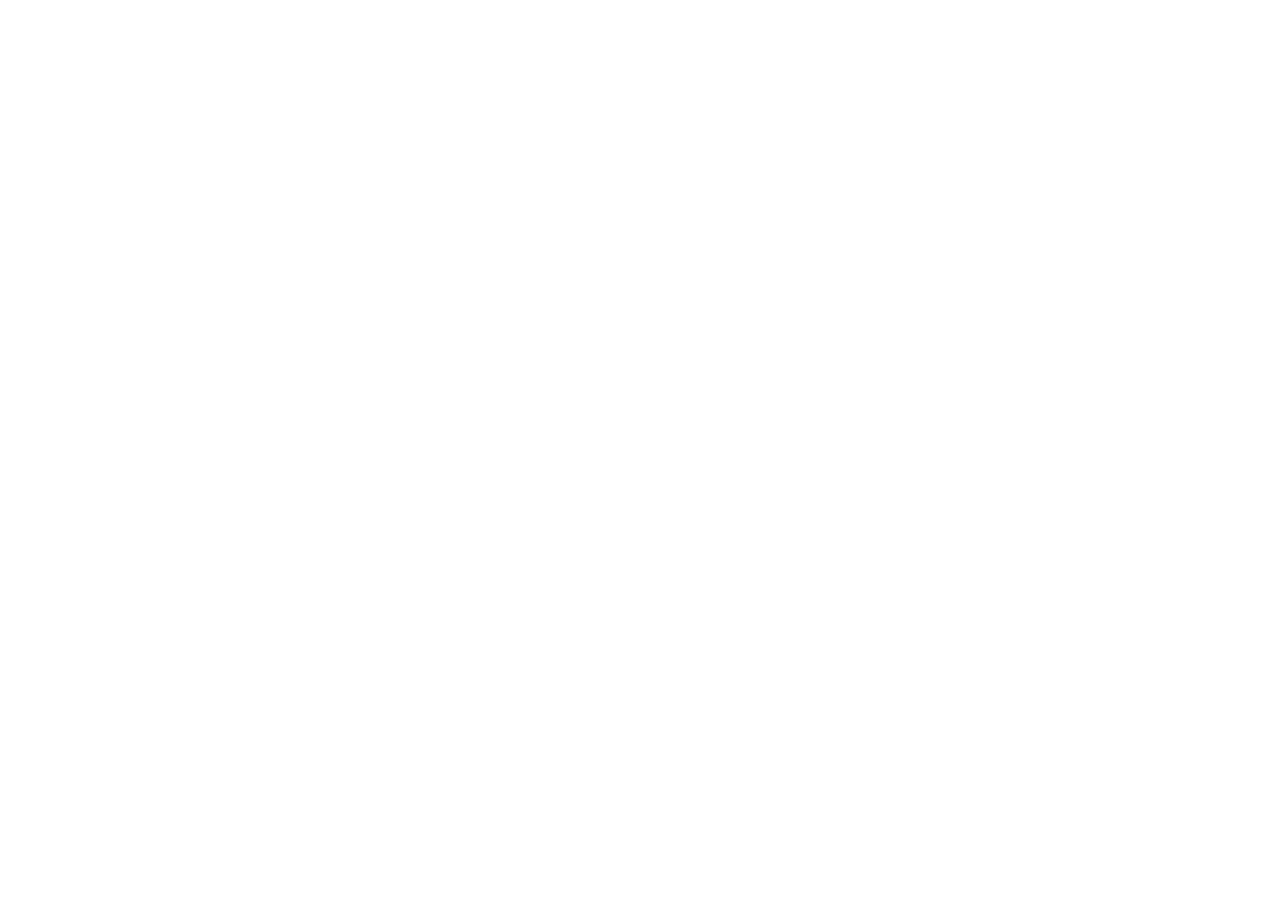
==== catalog-items.html @ 651cf2a1 "#1 MarkUp HomePage" ====
<!DOCTYPE html>
<html lang="en">
<head>
    <meta charset="UTF-8">
    <meta name="viewport" content="width=device-width, initial-scale=1.0">
    <title>Document</title>
</head>
<body>
    
</body>
</html>
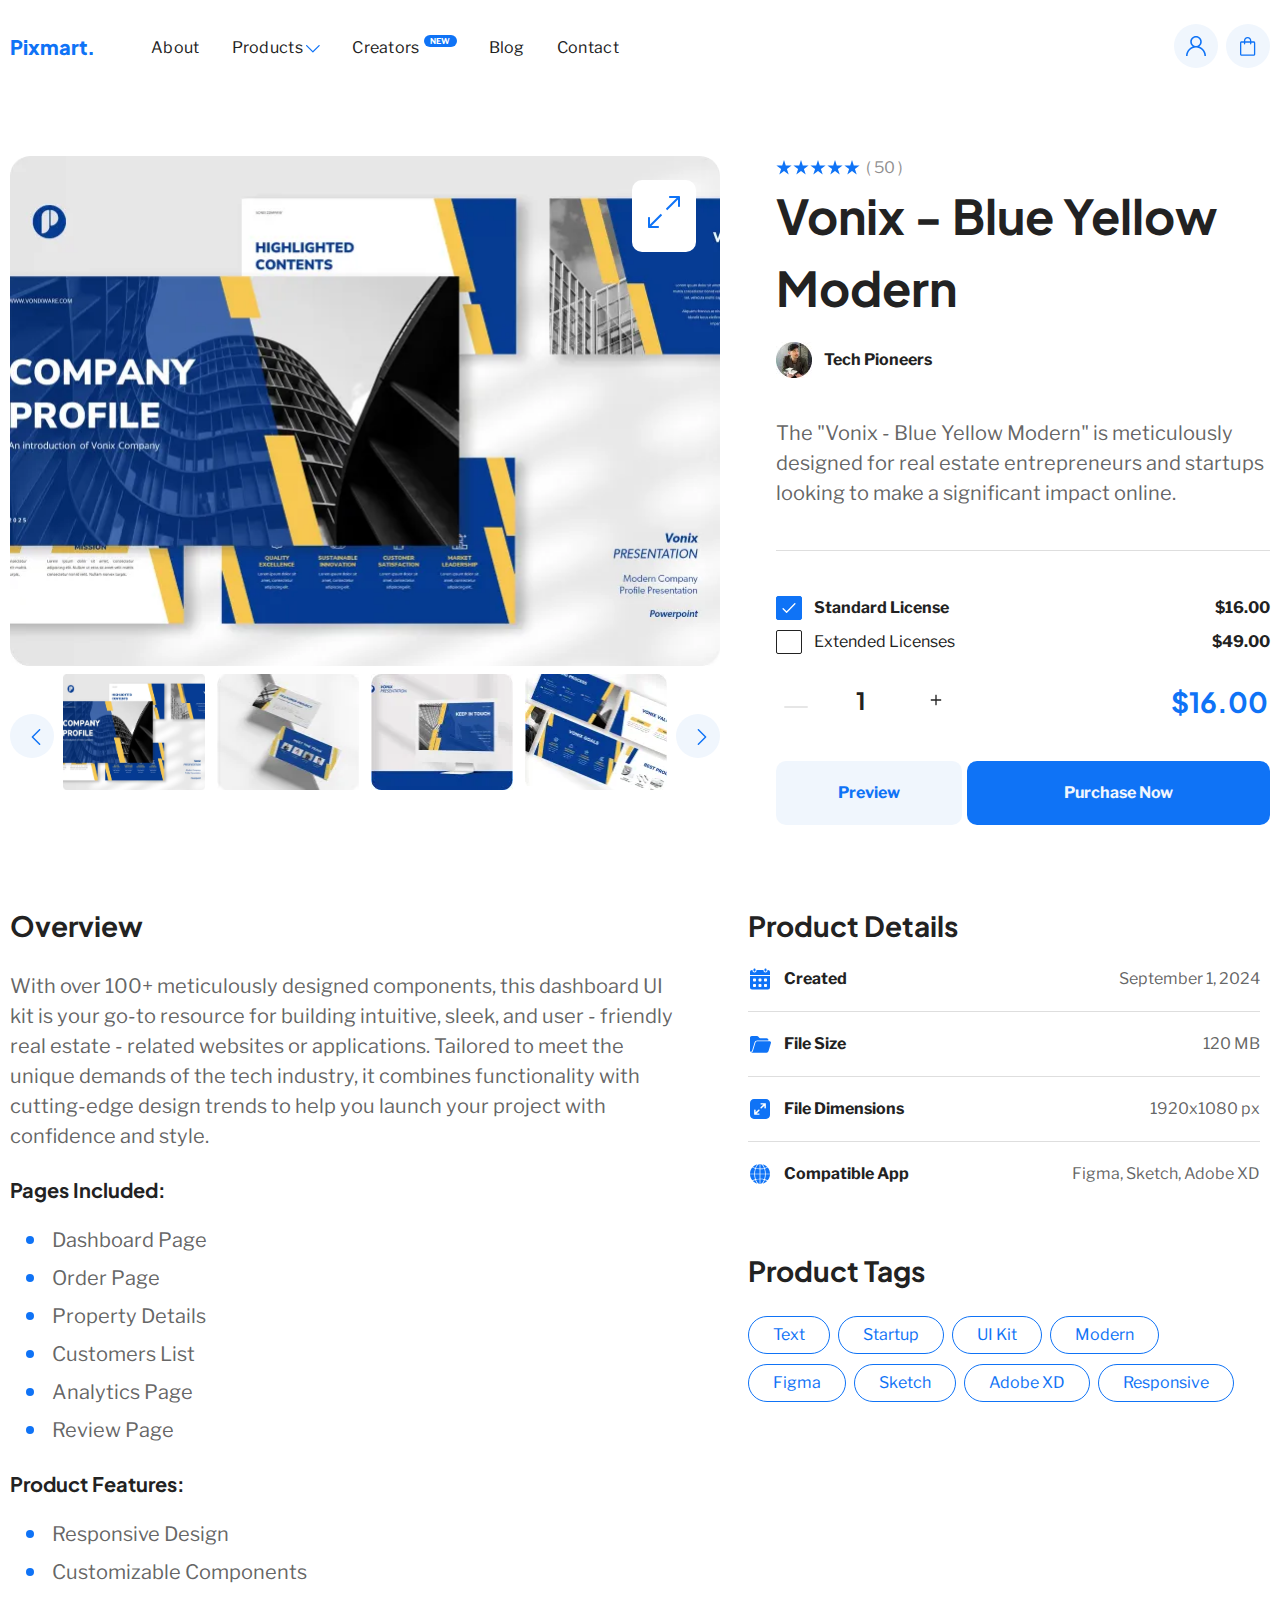
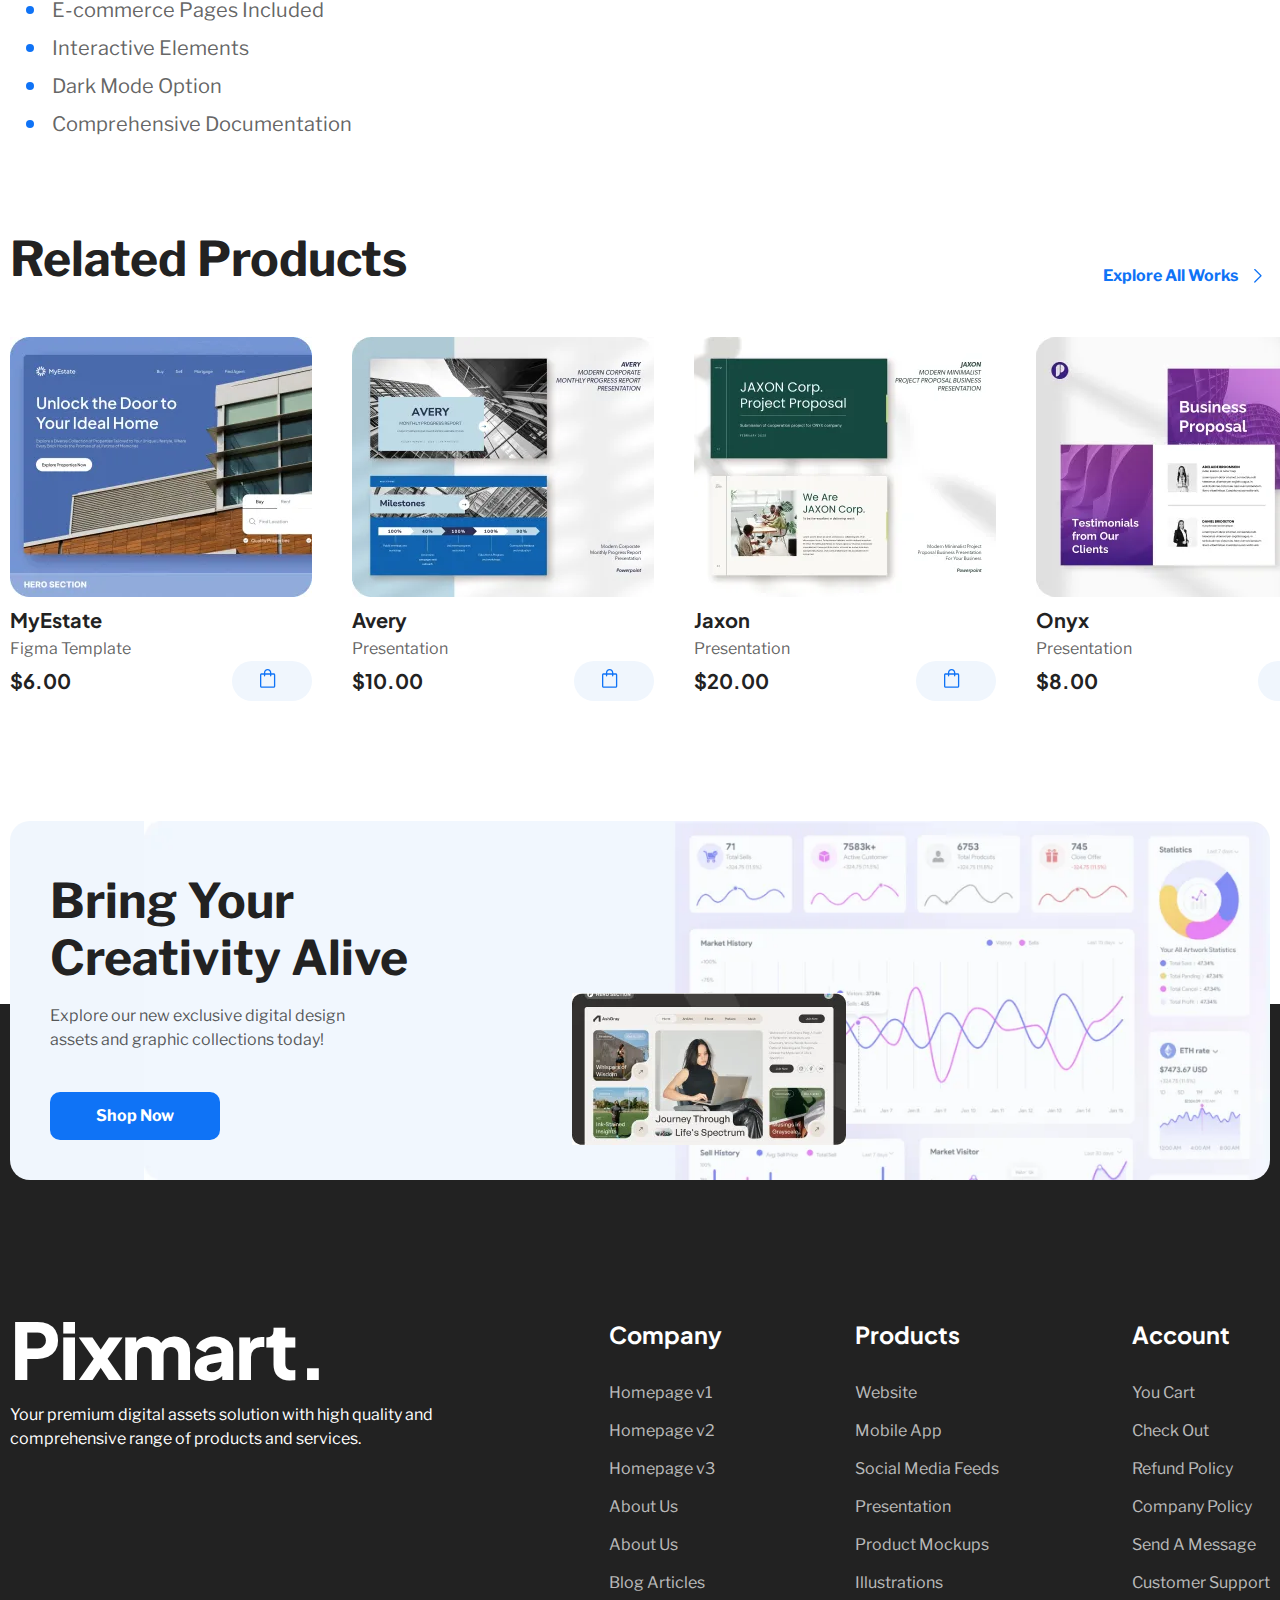
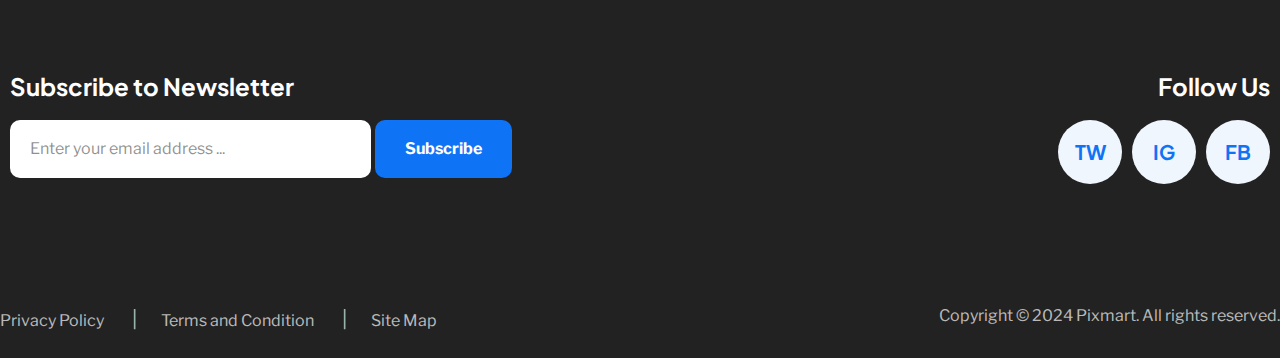
==== commit eda367c6: "#4 revised and added catalog-items.html" ====
--- a/catalog-items.html
+++ b/catalog-items.html
@@ -3,9 +3,670 @@
 <head>
     <meta charset="UTF-8">
     <meta name="viewport" content="width=device-width, initial-scale=1.0">
-    <title>Document</title>
+    <meta name="description" content="Discover the details of our premium UI kits. View product features, pricing, and reviews to choose the perfect solution for your design needs.">
+    <title>Vonix - Blue Yellow Modern</title>
+
+    <link rel="icon" type="image/x-icon" href="/img/favicon.ico" sizes="16x16 32x32 48x48 64x64">
+    <link rel="icon" type="image/png" href="/img/favicon16x16.png" sizes="16x16">
+    <link rel="icon" type="image/png" href="/img/favicon32x32.png" sizes="32x32">
+    <link rel="icon" type="image/png" href="/img/favicon48x48.png" sizes="48x48">
+    <link rel="icon" type="image/png" href="/img/favicon64x64.png" sizes="64x64">
+    <link rel="icon" type="image/svg+xml" href="/img/favicon.svg">
+
+    <link rel="preconnect" href="https://fonts.googleapis.com">
+    <link rel="preconnect" href="https://fonts.gstatic.com" crossorigin>
+    <link href="https://fonts.googleapis.com/css2?family=Libre+Franklin:wght@100..900&family=Plus+Jakarta+Sans:wght@200..800&display=swap" rel="stylesheet">
+    
+    <link rel="stylesheet" href="/css/normalize.css">
+    <link rel="stylesheet" href="/css/style.css">
 </head>
+
 <body>
+    <header class="container">
+        <div class="page-header">
+            <div class="page-header-block">
+                <a href="index.html" class="header-nav-link">
+                    Pixmart.
+                </a>
+
+                <nav class="page-header-nav"> 
+                    <ul class="page-header-list">
+                        <li class="page-header-item">
+                            <a href="about.html" class="header-item-link">About</a>
+                        </li>
+
+                        <li class="page-header-item dropdown-menu">
+                            <a href="about.html" class="header-item-link  dropdown-arrow">Products
+                                <svg width="14" height="8" viewBox="0 0 14 8" fill="none" xmlns="http://www.w3.org/2000/svg">
+                                    <path d="M6.87504 7.50004C6.7152 7.50004 6.5552 7.43895 6.43316 7.31691L0.183164 1.06691C-0.0610547 0.822695 -0.0610547 0.427227 0.183164 0.183164C0.427383 -0.0608984 0.822851 -0.0610547 1.06691 0.183164L6.87504 5.99129L12.6832 0.183164C12.9274 -0.0610547 13.3229 -0.0610547 13.5669 0.183164C13.811 0.427383 13.8111 0.822851 13.5669 1.06691L7.31692 7.31691C7.19488 7.43895 7.03488 7.50004 6.87504 7.50004Z" fill="#0F73F6"/>
+                                </svg>       
+                            </a>
+
+                            <ul class="header-product-list dropdown-list"> 
+                                <li  class="product-item">
+                                    <a href="#" class="product-link">Lorem</a>
+                                </li>
+
+                                <li class="product-item">
+                                    <a href="#" class="product-link">Lorem</a>
+                                </li>
+
+                                <li class="product-item">
+                                    <a href="#" class="product-link">Lorem</a>
+                                </li>
+
+                                <li class="product-item">
+                                    <a href="#" class="product-link">Lorem</a>
+                                </li>
+                            </ul>
+                        </li>
+
+                        <li class="page-header-item">
+                            <a href="creator.html" class="header-item-link">Creators<sup class="header-suptxt">NEW</sup></a>
+                        </li>
+
+                        <li class="page-header-item">
+                            <a href="blog.html" class="header-item-link">Blog</a>
+                        </li>
+
+                        <li class="page-header-item">
+                            <a href="contact.html" class="header-item-link">Contact</a>
+                        </li>
+                    </ul>
+                </nav>
+            </div>
+                
+            <ul class="header-buttons">
+                <li class="header-button">
+                    <a href="#" class="header-button-link">
+                        <svg width="20" height="20" class="header-button-img" viewBox="0 0 20 20" xmlns="http://www.w3.org/2000/svg">
+                            <path d="M17.0711 12.9289C15.9819 11.8398 14.6855 11.0335 13.2711 10.5454C14.786 9.50199 15.7812 7.75578 15.7812 5.78125C15.7812 2.59348 13.1878 0 10 0C6.81223 0 4.21875 2.59348 4.21875 5.78125C4.21875 7.75578 5.21402 9.50199 6.72898 10.5454C5.31453 11.0335 4.01813 11.8398 2.92895 12.9289C1.0402 14.8177 0 17.3289 0 20H1.5625C1.5625 15.3475 5.34754 11.5625 10 11.5625C14.6525 11.5625 18.4375 15.3475 18.4375 20H20C20 17.3289 18.9598 14.8177 17.0711 12.9289ZM10 10C7.67379 10 5.78125 8.1075 5.78125 5.78125C5.78125 3.455 7.67379 1.5625 10 1.5625C12.3262 1.5625 14.2188 3.455 14.2188 5.78125C14.2188 8.1075 12.3262 10 10 10Z" fill="#0F73F6"/>
+                        </svg>   
+                    </a>
+                </li>
+
+                <li class="header-button">
+                    <a href="#" class="header-button-link">
+                        <svg width="16" height="19" class="header-button-img" viewBox="0 0 16 19" xmlns="http://www.w3.org/2000/svg">
+                            <path d="M1.52616 5.66849C1.40575 5.66849 1.30814 5.7661 1.30814 5.88651V17.2237C1.30814 17.3442 1.40575 17.4417 1.52616 17.4417H13.7355C13.8559 17.4417 13.9535 17.3442 13.9535 17.2237V5.88651C13.9535 5.7661 13.8559 5.66849 13.7355 5.66849H1.52616ZM0 5.88651C0 5.04364 0.683285 4.36035 1.52616 4.36035H13.7355C14.5783 4.36035 15.2616 5.04364 15.2616 5.88651V17.2237C15.2616 18.0666 14.5783 18.7499 13.7355 18.7499H1.52616C0.683285 18.7499 0 18.0666 0 17.2237V5.88651Z" fill="#0F73F6"/>
+                            <path d="M7.63022 1.30814C6.30569 1.30814 5.23197 2.38188 5.23197 3.7064V6.75872C5.23197 7.11995 4.93913 7.41279 4.5779 7.41279C4.21667 7.41279 3.92383 7.11995 3.92383 6.75872V3.7064C3.92383 1.65941 5.58324 0 7.63022 0C9.6772 0 11.3366 1.65941 11.3366 3.7064V6.75872C11.3366 7.11995 11.0438 7.41279 10.6825 7.41279C10.3213 7.41279 10.0285 7.11995 10.0285 6.75872V3.7064C10.0285 2.38188 8.95476 1.30814 7.63022 1.30814Z" fill="#0F73F6"/>
+                        </svg> 
+                    </a>
+                </li>         
+            </ul>
+        </div>
+    </header>
+
+    <main>
+        <section class="product container">
+            <div class="product-galery">
+                <div class="product-galery-block">
+                    <a href="#" class="product-galery-icon">
+                        <svg class="scale" width="32" height="32">
+                            <use href="sprite.svg#scale"></use>
+                        </svg>
+                    </a>
+
+                  <img src="/img/product-img1.webp" alt="Vonix - Product Asset" class="product-image" width="710" height="510">
+                </div>
+      
+                <div class="product-galery-album">
+                    <button type="button" class="galery-pagination-button">
+                        <svg width="16" height="16" class="button-img">
+                            <use href="/sprite.svg#arrow-left"></use>
+                        </svg>  
+                    </button>
+
+                    <ul class="galery-album-list">
+                        <li class="galery-album-item blur">
+                            <img src="/img/product-img1.webp" class="product-image"  alt="Vonix - Product Asset" width="142" height="116">
+                        </li>
+
+                        <li class="galery-album-item">
+                            <img src="/img/product-img2.webp" class="product-image"  alt="Vonix - Product Asset" width="142" height="116">
+                        </li>
+
+                        <li class="galery-album-item">
+                            <img src="/img/product-img3.webp" class="product-image"  alt="Vonix - Product Asset" width="142" height="116">
+                        </li>
+
+                        <li class="galery-album-item">
+                            <img src="/img/product-img4.webp" class="product-image"  alt="Vonix - Product Asset" width="142" height="116">
+                        </li>
+                    </ul>
+
+                    <button type="button" class="galery-pagination-button">
+                        <svg width="16" height="16" class="button-img">
+                            <use href="/sprite.svg#arrow-right"></use>
+                        </svg>
+                    </button>
+                </div>
+            </div>
+
+            <div class="product-info">
+                <div class="product-rating">
+                    <svg width="84" height="16" class="rating-img">
+                        <use href="/sprite.svg#5stars"></use>
+                    </svg>
+
+                    <p class="product-number-reviews">( 50 )</p>
+                </div>
+
+                <h1 class="product-header">Vonix - Blue Yellow Modern</h1>
+                
+                <figure class="product-author">
+                    <img src="/img/author-photo.webp" alt="Tech Pioneers" class="product-author-img" width="36" height="36">
+
+                    <figcaption class="product-author-name">Tech Pioneers</figcaption>
+                </figure>
+
+                <p class="product-info-text">
+                    The "Vonix - Blue Yellow Modern" is meticulously designed for real
+                    estate entrepreneurs and startups looking to make a significant
+                    impact online.
+                </p>
+
+                <form action="#" method="post" class="product-info-form">
+                    <div class="product-info-checkbox">
+                        <input type="checkbox"
+                               name="license"   
+                               value="standard license"  
+                               id="standard-license"    
+                               checked    
+                               class="product-info-input hidden">
+
+                        <label for="standard-license" class="product-info-label">
+                            Standard License
+                        
+                            <span class="product-info-price">$16.00</span>
+                        </label>
+                    </div>
+
+                    <div class="prod-info-checkbox">
+                        <input type="checkbox" 
+                               name="license" 
+                               value="extended licenses" 
+                               id="extended-licenses" 
+                               class="product-info-input hidden">
+                        
+                        <label for="extended-licenses" class="product-info-label">
+                            Extended Licenses
+
+                            <span class="product-info-price">$49.00</span>
+                        </label>
+                    </div>
+        
+                    <fieldset class="product-info-fieldset">
+                        <div class="fieldset-count">
+                            <button type="button" class="button-count">
+                                <svg class="button-count-img" width="24" height="2">
+                                    <use href="/sprite.svg#minus"></use>
+                                </svg>
+                            </button>
+
+                            <label>
+                                <input type="number"
+                                       name="product-quantity"
+                                       min="1"
+                                       max="99"
+                                       value="1"
+                                       required
+                                       class="product-quantity"
+                                       placeholder="1">
+                            </label>
+
+                            <button type="button" class="button-count">
+                                <svg class="button-count-img" width="16" height="16">
+                                    <use href="/sprite.svg#plus"></use>
+                                </svg>
+                            </button>
+                        </div>
+
+                        <span class="product-total-price">$16.00</span>
+                    </fieldset>
+
+                    <div class="product-info-buttons">
+                        <a href="#" class="button-preview">
+                            Preview
+                        </a>
+
+                        <a href="#" class="button-purchase">
+                            Purchase Now
+                        </a>
+                    </div>
+                </form>
+            </div>
+        </section>
+
+        <section class="section-product-discription container">
+            <div class="overview">
+                <h2 class="product-discription-title">Overview</h2>
+
+                <p class="overview-text">
+                  With over 100+ meticulously designed components, this dashboard UI
+                  kit is your go-to resource for building intuitive, sleek, and user -
+                  friendly real estate - related websites or applications. Tailored to
+                  meet the unique demands of the tech industry, it combines
+                  functionality with cutting-edge design trends to help you launch
+                  your project with confidence and style.
+                </p>
+            
+                <h3 class="overview-header-list">Pages Included:</h3>
+
+                <ul class="overview-list">
+                  <li class="overview-item">Dashboard Page</li>
+                  
+                  <li class="overview-item">Order Page</li>
+                  
+                  <li class="overview-item">Property Details</li>
+                  
+                  <li class="overview-item">Customers List</li>
+                  
+                  <li class="overview-item">Analytics Page</li>
+                  
+                  <li class="overview-item">Review Page</li>
+                </ul>
+            
+                <h3 class="overview-header-list">Product Features:</h3>
+
+                <ul class="overview-list">               
+                  <li class="overview-item">Responsive Design</li>
+                  
+                  <li class="overview-item">Customizable Components</li>
+                  
+                  <li class="overview-item">E-commerce Pages Included</li>
+                  
+                  <li class="overview-item">Interactive Elements</li>
+                  
+                  <li class="overview-item">Dark Mode Option</li>
+                  
+                  <li class="overview-item">Comprehensive Documentation</li>
+                </ul>
+            </div>
+
+            <div class="product-details container">
+                <h2 class="product-discription-title">Product Details</h2>
+
+                <dl class="product-details-list">
+                    <dt class="product-details-title">
+                        <svg class="icon product-details-icon" width="24" height="24">
+                            <use href="/sprite.svg#calendar"></use>
+                        </svg>
+                        Created
+                    </dt>
+
+                    <dd class="product-details-description">
+                            <time datetime="2024-09-01">September 1, 2024</time>
+                    </dd>
+
+                    <dt class="product-details-title">
+                        <svg class="icon product-details-icon" width="24" height="24">
+                            <use href="/sprite.svg#folder"></use>
+                        </svg>
+                        File Size
+                    </dt>
+
+                    <dd class="product-details-description">120 MB</dd>
+
+                    <dt class="product-details-title">
+                        <svg class="icon product-details-icon" width="24" height="24">
+                            <use href="/sprite.svg#file-dimensions"></use>
+                        </svg>
+                        File Dimensions
+                    </dt>
+
+                    <dd class="product-details-description">1920x1080 px</dd>
+          
+                    <dt class="product-details-title">
+                        <svg class="icon product-details-icon" width="24" height="24">
+                            <use href="/sprite.svg#planet"></use>
+                        </svg>
+                        Compatible App
+                    </dt>
+
+                    <dd class="product-details-description">Figma, Sketch, Adobe XD</dd>
+                </dl>
+
+                <h2 class="product-discription-title">Product Tags</h2>
+
+                <ul class="product-tag-list">
+                    <li>
+                        <a href="#" class="product-tag-link">Text</a>
+                    </li>
+
+                    <li>
+                        <a href="#" class="product-tag-link">Startup</a>
+                    </li>
+
+                    <li>
+                        <a href="#" class="product-tag-link">UI Kit</a>
+                    </li>
+
+                    <li>
+                        <a href="#" class="product-tag-link">Modern</a>
+                    </li>
+
+                    <li>
+                        <a href="#" class="product-tag-link">Figma</a>
+                    </li>
+
+                    <li>
+                        <a href="#" class="product-tag-link">Sketch</a>
+                    </li>
+
+                    <li>
+                        <a href="#" class="product-tag-link">Adobe XD</a>
+                    </li>
+
+                    <li>
+                        <a href="#" class="product-tag-link">Responsive</a>
+                    </li>
+                </ul>
+            </div>
+        </section>
+
+        <section class="section-related container">
+            <h2 class="hidden">Related Products</h2>
+
+            <div class="release-top">
+                <p class="section-paragraph">Related Products</p>     
+
+                <a href="catalog.html#new" class="release-link">Explore All Works</a>
+            </div> 
+
+            <ul class="related-list">
+                <li class="related-item">
+                    <a href="#" class="release-img">
+                        <img src="/img/related1.webp" alt="Product discription" width="302" height="260" loading="lazy">
+                    </a>
+
+                    <div class="release-block"> 
+                        <header class="release-header">               
+                            <a class="release-heading" href="#">MyEstate</a>
+                           
+                            <a href="#" class="release-way">Figma Template</a>
+                        </header>
+                        
+                        <div class="release-block-buying">
+                            <p class="release-price">$6.00</p>
+                     
+                            <a href="#" class="release-button">
+                                <svg width="16" height="19" class="release-button-img" viewBox="0 0 16 19" xmlns="http://www.w3.org/2000/svg">
+                                    <path d="M1.52616 5.66849C1.40575 5.66849 1.30814 5.7661 1.30814 5.88651V17.2237C1.30814 17.3442 1.40575 17.4417 1.52616 17.4417H13.7355C13.8559 17.4417 13.9535 17.3442 13.9535 17.2237V5.88651C13.9535 5.7661 13.8559 5.66849 13.7355 5.66849H1.52616ZM0 5.88651C0 5.04364 0.683285 4.36035 1.52616 4.36035H13.7355C14.5783 4.36035 15.2616 5.04364 15.2616 5.88651V17.2237C15.2616 18.0666 14.5783 18.7499 13.7355 18.7499H1.52616C0.683285 18.7499 0 18.0666 0 17.2237V5.88651Z" fill="#0F73F6"/>
+                                    <path d="M7.63022 1.30814C6.30569 1.30814 5.23197 2.38188 5.23197 3.7064V6.75872C5.23197 7.11995 4.93913 7.41279 4.5779 7.41279C4.21667 7.41279 3.92383 7.11995 3.92383 6.75872V3.7064C3.92383 1.65941 5.58324 0 7.63022 0C9.6772 0 11.3366 1.65941 11.3366 3.7064V6.75872C11.3366 7.11995 11.0438 7.41279 10.6825 7.41279C10.3213 7.41279 10.0285 7.11995 10.0285 6.75872V3.7064C10.0285 2.38188 8.95476 1.30814 7.63022 1.30814Z" fill="#0F73F6"/>
+                                </svg> 
+                            </a>
+                        </div>
+                    </div>    
+                </li>
+
+                <li class="related-item">
+                    <a href="#" class="release-img">
+                        <img src="/img/related2.webp" alt="Product discription" width="302" height="260" loading="lazy">
+                    </a>
+
+                    <div class="release-block"> 
+                        <header class="release-header">               
+                            <a class="release-heading" href="#">Avery</a>
+
+                            <a href="#" class="release-way">Presentation</a>
+                        </header>
+                        
+                        <div class="release-block-buying">
+                            <p class="release-price">$10.00</p>
+                     
+                            <a href="#" class="release-button">
+                                <svg width="16" height="19" class="release-button-img" viewBox="0 0 16 19" xmlns="http://www.w3.org/2000/svg">
+                                    <path d="M1.52616 5.66849C1.40575 5.66849 1.30814 5.7661 1.30814 5.88651V17.2237C1.30814 17.3442 1.40575 17.4417 1.52616 17.4417H13.7355C13.8559 17.4417 13.9535 17.3442 13.9535 17.2237V5.88651C13.9535 5.7661 13.8559 5.66849 13.7355 5.66849H1.52616ZM0 5.88651C0 5.04364 0.683285 4.36035 1.52616 4.36035H13.7355C14.5783 4.36035 15.2616 5.04364 15.2616 5.88651V17.2237C15.2616 18.0666 14.5783 18.7499 13.7355 18.7499H1.52616C0.683285 18.7499 0 18.0666 0 17.2237V5.88651Z" fill="#0F73F6"/>
+                                    <path d="M7.63022 1.30814C6.30569 1.30814 5.23197 2.38188 5.23197 3.7064V6.75872C5.23197 7.11995 4.93913 7.41279 4.5779 7.41279C4.21667 7.41279 3.92383 7.11995 3.92383 6.75872V3.7064C3.92383 1.65941 5.58324 0 7.63022 0C9.6772 0 11.3366 1.65941 11.3366 3.7064V6.75872C11.3366 7.11995 11.0438 7.41279 10.6825 7.41279C10.3213 7.41279 10.0285 7.11995 10.0285 6.75872V3.7064C10.0285 2.38188 8.95476 1.30814 7.63022 1.30814Z" fill="#0F73F6"/>
+                                </svg> 
+                            </a>
+                        </div>
+                    </div>    
+                </li>
+
+                <li class="related-item">
+                    <a href="#" class="release-img">
+                        <img src="/img/related3.webp" alt="Product discription" width="302" height="260" loading="lazy">
+                    </a>
+
+                    <div class="release-block"> 
+                        <header class="release-header">                     
+                            <a class="release-heading" href="#">Jaxon</a>
+                 
+                            <a href="#" class="release-way">Presentation</a>
+                        </header>
+                        
+                        <div class="release-block-buying">
+                            <p class="release-price">$20.00</p>
+                     
+                            <a href="#" class="release-button">
+                                <svg width="16" height="19" class="release-button-img" viewBox="0 0 16 19" xmlns="http://www.w3.org/2000/svg">
+                                    <path d="M1.52616 5.66849C1.40575 5.66849 1.30814 5.7661 1.30814 5.88651V17.2237C1.30814 17.3442 1.40575 17.4417 1.52616 17.4417H13.7355C13.8559 17.4417 13.9535 17.3442 13.9535 17.2237V5.88651C13.9535 5.7661 13.8559 5.66849 13.7355 5.66849H1.52616ZM0 5.88651C0 5.04364 0.683285 4.36035 1.52616 4.36035H13.7355C14.5783 4.36035 15.2616 5.04364 15.2616 5.88651V17.2237C15.2616 18.0666 14.5783 18.7499 13.7355 18.7499H1.52616C0.683285 18.7499 0 18.0666 0 17.2237V5.88651Z" fill="#0F73F6"/>
+                                    <path d="M7.63022 1.30814C6.30569 1.30814 5.23197 2.38188 5.23197 3.7064V6.75872C5.23197 7.11995 4.93913 7.41279 4.5779 7.41279C4.21667 7.41279 3.92383 7.11995 3.92383 6.75872V3.7064C3.92383 1.65941 5.58324 0 7.63022 0C9.6772 0 11.3366 1.65941 11.3366 3.7064V6.75872C11.3366 7.11995 11.0438 7.41279 10.6825 7.41279C10.3213 7.41279 10.0285 7.11995 10.0285 6.75872V3.7064C10.0285 2.38188 8.95476 1.30814 7.63022 1.30814Z" fill="#0F73F6"/>
+                                </svg> 
+                            </a>
+                        </div>
+                    </div>    
+                </li>
+                          
+                <li class="related-item">
+                    <a href="#" class="release-img">
+                        <img src="/img/related4.webp" alt="Product discription" width="302" height="260" loading="lazy">
+                    </a>
+
+                    <div class="release-block"> 
+                        <header class="release-header">               
+                            <a class="release-heading" href="#">Onyx</a>
+                
+                            <a href="#" class="release-way">Presentation</a>
+                        </header>
+                        
+                        <div class="release-block-buying">
+                            <p class="release-price">$8.00</p>
+                     
+                            <a href="#" class="release-button">
+                                <svg width="16" height="19" class="release-button-img" viewBox="0 0 16 19" xmlns="http://www.w3.org/2000/svg">
+                                    <path d="M1.52616 5.66849C1.40575 5.66849 1.30814 5.7661 1.30814 5.88651V17.2237C1.30814 17.3442 1.40575 17.4417 1.52616 17.4417H13.7355C13.8559 17.4417 13.9535 17.3442 13.9535 17.2237V5.88651C13.9535 5.7661 13.8559 5.66849 13.7355 5.66849H1.52616ZM0 5.88651C0 5.04364 0.683285 4.36035 1.52616 4.36035H13.7355C14.5783 4.36035 15.2616 5.04364 15.2616 5.88651V17.2237C15.2616 18.0666 14.5783 18.7499 13.7355 18.7499H1.52616C0.683285 18.7499 0 18.0666 0 17.2237V5.88651Z" fill="#0F73F6"/>
+                                    <path d="M7.63022 1.30814C6.30569 1.30814 5.23197 2.38188 5.23197 3.7064V6.75872C5.23197 7.11995 4.93913 7.41279 4.5779 7.41279C4.21667 7.41279 3.92383 7.11995 3.92383 6.75872V3.7064C3.92383 1.65941 5.58324 0 7.63022 0C9.6772 0 11.3366 1.65941 11.3366 3.7064V6.75872C11.3366 7.11995 11.0438 7.41279 10.6825 7.41279C10.3213 7.41279 10.0285 7.11995 10.0285 6.75872V3.7064C10.0285 2.38188 8.95476 1.30814 7.63022 1.30814Z" fill="#0F73F6"/>
+                                </svg> 
+                            </a>
+                        </div>
+                    </div>    
+                </li>
+            </ul>
+        </section>
+    </main>
+
+    <footer class="page-footer">
+        <section class="section-creativity">
+            <div class="container">
+                <div class="creativity-block">
+                    <h2 class="hidden">Bring Your Creativity Alive</h2>
+
+                    <p class="section-paragraph">Bring Your
+                                                 Creativity Alive                   
+                    </p>
+                
+                    <p class="creativity-text">Explore our new exclusive digital design 
+                                               assets and graphic collections today!                   
+                    </p>
+
+                    <a href="catalog.html" title="Catalog" class="button-shop">Shop Now</a>  
+                </div>  
+            </div>   
+        </section>
+
+        <section class="footer-top container">    
+            <h2 class="hidden">Usefull links</h2>
+            
+            <div class="footer-logo-block">
+                <a href="index.html" class="footer-logo">
+                    Pixmart.
+                </a>
+
+                <p class="footer-top-text">Your premium digital assets solution with high quality and comprehensive range of products and services.</p>
+            </div>
+
+            <div class="footer-nav-block">
+                <nav class="footer-nav">
+                    <h3 class="footer-nav-heading">Company</h3>
+
+                    <ul class="footer-nav-list">
+                        <li class="top-nav-item">
+                            <a href="#" class="top-nav-link">Homepage v1</a>
+                        </li>
+
+                        <li class="top-nav-item">
+                            <a href="#" class="top-nav-link">Homepage v2</a>
+                        </li>
+
+                        <li class="top-nav-item">
+                            <a href="#" class="top-nav-link">Homepage v3</a>
+                        </li>
+
+                        <li class="top-nav-item">
+                            <a href="#" class="top-nav-link">About Us</a>
+                        </li>
+
+                        <li class="top-nav-item">
+                            <a href="#" class="top-nav-link">About Us</a>
+                        </li>
+
+                        <li class="top-nav-item">
+                            <a href="#" class="top-nav-link">Blog Articles</a>
+                        </li>
+                    </ul>
+                </nav>
+
+                <nav class="footer-nav">
+                    <h3 class="footer-nav-heading">Products</h3> 
+
+                    <ul class="footer-nav-list">
+                        <li class="company-item">
+                            <a href="catalog.html" class="top-nav-link">Website</a>
+                        </li>
+
+                        <li class="company-item">
+                            <a href="#" class="top-nav-link">Mobile App</a>
+                        </li>
+
+                        <li class="company-item">
+                            <a href="#" class="top-nav-link">Social Media Feeds</a>
+                        </li>
+
+                        <li class="company-item">
+                            <a href="#" class="top-nav-link">Presentation</a>
+                        </li>
+
+                        <li class="company-item">
+                            <a href="#" class="top-nav-link">Product Mockups</a>
+                        </li>
+
+                        <li class="company-item">
+                            <a href="#" class="top-nav-link">Illustrations</a>
+                        </li>
+                    </ul>
+                </nav>
+
+                <nav class="footer-nav">
+                    <h3 class="footer-nav-heading">Account</h3> 
+                    
+                    <ul class="footer-nav-list">
+                        <li class="company-item">
+                            <a href="cart.html" class="top-nav-link">You Cart</a>
+                        </li>
+
+                        <li class="company-item">
+                            <a href="#" class="top-nav-link">Check Out</a>
+                        </li>
+
+                        <li class="company-item">
+                            <a href="#" class="top-nav-link">Refund Policy</a>
+                        </li>
+
+                        <li class="company-item">
+                            <a href="#" class="top-nav-link">Company Policy</a>
+                        </li>
+
+                        <li class="company-item">
+                            <a href="#" class="top-nav-link">Send A Message</a>
+                        </li>
+
+                        <li class="company-item">
+                            <a href="#" class="top-nav-link">Customer Support</a>
+                        </li>
+                    </ul>
+                </nav>
+            </div>
+        </section>
+
+        <section class="footer-bottom container">  
+            <h2 class="hidden">Get In Touch</h2>
+                    
+            <form action="/user-email-newsletter" method="POST" class="subscription-form"> 
+                <label for="email" class="subscription-form-heading">Subscribe to Newsletter</label> 
+
+                <div class="form-row">
+                    <input type="email" 
+                           name="email" 
+                           id="email" 
+                           placeholder="Enter your email address ..." 
+                           required 
+                           class="subscription-form-field" 
+                           pattern="[a-z0-9._%+-]+@[a-z0-9.-]+\.[a-z]{2,}$">
+
+                    <button type="submit" class="subscription-form-button">Subscribe</button>
+                </div>
+            </form>
+
+            <div class="footer-bottom-social">
+                <h3 class="bottom-social-heading">Follow Us</h3>
+
+                <ul class="bottom-social-list">
+                    <li class="bottom-social-item">
+                        <a href="http://x.com" target="_blank" class="bottom-social-link">
+                            TW
+                        </a>
+                    </li>
+
+                    <li class="bottom-social-item">
+                        <a href="http://instagram.com" target="_blank" class="bottom-social-link">
+                            IG
+                        </a>
+                    </li>
+
+                    <li class="bottom-social-item">
+                        <a href="http://facebook.com" target="_blank" class="bottom-social-link">
+                            FB
+                        </a>
+                    </li>
+                </ul>
+            </div>
+        </section>
+
+        <section class="footer-copy container"> 
+            <h2 class="hidden">Documentation</h2>
+
+            <ul class="footer-copy-list">
+                <li class="copy-item">
+                    <a href="http://privacy-policy.com" target="_blank" class="copy-link">Privacy Policy</a>
+                </li>
+
+                <li class="copy-item">
+                    <a href="http://terms-and-condition.com" target="_blank" class="copy-link">Terms and Condition</a>
+                </li>
+
+                <li class="copy-item">
+                    <a href="http://site-map.com" target="_blank" class="copy-link">Site Map</a>
+                </li>                  
+            </ul>
+
+            <p class="footer-copy-copyright">Copyright © 2024 Pixmart. All rights reserved.</p>
+        </section>
+    </footer>   
     
+    <script src="catalog-search.js"></script>
+    <script src="user-email-newsletter.js"></script>
 </body>
 </html>--- a/css/style.css
+++ b/css/style.css
@@ -0,0 +1,1755 @@
+
+
+:root {
+  --primary-color: #0F73F6;
+  --secondary-color: #F0F6FD;
+  --third-color: #fff;
+  --text-color: #222222;
+
+  --paragraph-font: "Libre Franklin", Arial, Helvetica, sans-serif;
+  --heading-font: "Plus Jakarta Sans", Arial, Helvetica, sans-serif;
+}
+
+body {
+  font-family: var(--paragraph-font);
+  font-weight: 400;
+  color: var(--text-color);
+  background-color: var(--third-color);
+  font-size: 20px;
+  line-height: 1.5;
+}
+
+ul,
+ol {
+  list-style: none;
+  padding: 0;
+  margin: 0;
+}
+
+a {
+  text-decoration: none;
+  color: inherit;
+}
+
+p {
+  padding: 0;
+  margin: 0;
+}
+
+.visually-hidden:not(:focus):not(:active) {
+  clip: rect(0 0 0 0); 
+  clip-path: inset(50%);
+  height: 1px;
+  overflow: hidden;
+  position: absolute;
+  white-space: nowrap; 
+  width: 1px;
+}
+
+.hidden {
+  display: none;
+}
+
+.container {
+  max-width: 1280px;
+  margin: 0 auto;
+  padding: 0 10px ;
+}
+
+.main-header {
+  font-size: 60px;
+  font-family: var(--heading-font);
+  font-weight: 700;
+  line-height: 1.2;
+  margin: 0;
+  padding: 0;
+}
+
+.section-heading {
+  font-size: 16px;
+  color: var(--primary-color);
+  font-weight: 400;
+  text-transform: uppercase;
+  letter-spacing: 0.2rem;
+  margin: 0;
+  padding: 0;
+}
+
+.section-paragraph {
+  font-size: 48px;
+  font-weight: 700;
+  text-transform: capitalize;
+  line-height: 1.2;
+  margin-top: 12px;
+  white-space: pre-line;
+  padding: 0;
+}
+
+/* --------------------- HEADER --------------------------------------- */
+
+.page-header {
+  display: flex;
+  justify-content: space-between;
+  align-items: center;
+  padding: 24px 0;
+  margin: 0;
+}
+
+.page-header-block {
+  display: flex;
+  align-items: flex-end;
+  gap: 56px;
+}
+
+.header-nav-link {
+  font-family: var(--heading-font);
+  font-weight: 800;
+  color: var(--primary-color);
+  font-size: 20px;
+  line-height: 1.4;
+}
+
+.page-header-list {
+  display: flex;
+  gap: 32px;
+  padding: 0;
+  margin: 0;
+}
+
+.product-link, .header-item-link {
+  font-size: 16px;
+  letter-spacing: 0.299px;
+}
+
+.header-item-link:hover,
+.header-item-link:active,
+.header-item-link:focus,
+.product-link:hover,
+.product-link:active,
+.product-link:focus {
+  font-weight: 700; 
+  border-bottom: 1px solid var(--text-color);
+  letter-spacing: 0px;
+}
+
+.dropdown-list {
+  display: none;
+  position: absolute;
+  background-color: transparent; 
+  padding: 10px 10px;
+  z-index: 1; 
+}
+
+.dropdown-menu:hover .dropdown-list {
+  display: block;
+}
+
+.dropdown-arrow svg { 
+  transition: transform 0.3s ease; 
+}
+
+.page-header-item:hover .dropdown-arrow svg { 
+  transform: rotate(180deg); 
+}
+
+.product-link {
+  font-weight: 400;
+}
+
+.product-item {
+  margin-bottom: 5px;
+}
+
+.header-buttons {
+  display: flex;
+  gap: 8px;
+  padding: 0;
+  margin: 0;
+}
+
+.header-button-link {
+  background-color: var(--secondary-color);
+  width: 44px;
+  height: 44px;
+  border-radius: 50%;
+  display: flex;
+  justify-content: center;
+  align-items: center;
+}
+
+.header-button-link:hover,
+.header-button-link:active,
+.header-button-link:focus {
+  background-color: var(--primary-color);
+}
+
+.header-button-link:hover .header-button-img path,
+.header-button-link:active .header-button-img path,
+.header-button-link:focus .header-button-img path {
+  fill: var(--secondary-color);
+}
+
+.header-suptxt {
+  background-color: var(--primary-color); 
+  color: var(--third-color); 
+  font-size: 8px; 
+  font-weight: 700;
+  padding: 1px 6px; 
+  border-radius: 10px; 
+  line-height: 1.2; 
+  vertical-align: middle; 
+  margin-left: 4px; 
+  position: relative; 
+  top: -7px;
+}
+
+/* --------------------- HERO-SECTION -------------------------- */
+
+.section-hero {
+  background: linear-gradient(to bottom, #fdfdfd 0%, var(--third-color) 10%);
+  margin-bottom: 120px;
+}
+
+.section-hero-block::after {
+  content: url('/img/hero-icon1.svg') ;
+  width: 56px; 
+  height: 56px; 
+  position: absolute;
+  top: 60px;
+  left: 695px;
+}
+
+.section-hero-block::before {
+  content: url('/img/hero-icon2.svg') ;
+  width: 56px; 
+  height: 56px; 
+  position: absolute;
+  top: 330px;
+  left: 1184px;
+}
+
+.section-hero-block {
+  display: flex;
+  flex-direction: column;
+  align-items: start;
+  position: relative;
+  padding: 124px 0;
+  background-image: 
+                    url(/img/hero-img1.webp), 
+                    url(/img/hero-img2.webp),
+                    url(/img/hero-img3.webp),
+                    url(/img/hero-img4.webp);
+  background-repeat: no-repeat, no-repeat, no-repeat, no-repeat;
+  background-size: auto, auto, auto, auto;
+  background-position: 100% 0%, 75% 101.5%, 97.5% 76%, 100% 100%;
+}
+
+.hero-heading {
+  width: 643px;
+}
+
+.hero-heading-text {
+  color: var(--primary-color);
+}
+
+.hero-text {
+  width: 628px;
+  margin: 16px 0 0;
+  color: #222222BF;
+}
+
+.form-search-catalog {
+  margin-top: 40px;
+  display: flex;
+}
+
+.input-search {
+  border: none;
+  outline: none;
+  border-radius: 10px;
+  width: 400px;
+  box-shadow: 0 0 20px var(--secondary-color);
+  margin-right: 8px;
+  padding: 20px;
+  font-size: 16px;
+}
+
+.input-search::placeholder {
+  color: #22222280;
+}
+
+.button-search {
+  border: none;
+  border-radius: 10px;
+  background-color: var(--primary-color);
+  padding: 20px 23px;
+  color: var(--third-color);
+  font-size: 16px;
+}
+
+.button-search:hover,
+.button-search:active,
+.button-search:focus {
+  background-color: #1166D4;
+  cursor: pointer;
+}
+
+/* --------------------- CATEGORIES-SECTION ---------------------------------------- */
+
+.section-categories {
+  background-color: var(--secondary-color);
+}
+
+.section-categories .container {
+  display: flex;
+  flex-direction: column;
+  align-items: center;
+  padding: 80px 0 100px;
+}
+
+.categories-list {
+  display: grid;
+  grid-template-columns: repeat(3, 1fr);
+  gap: 20px;
+  counter-reset: categories;
+  margin-top: 48px;
+}
+
+.categories-item {
+  background-color: var(--third-color);
+  border-radius: 20px;
+  padding: 24px;
+  position: relative;
+}
+
+.categories-item::after {
+  counter-increment: categories;
+  content: "/  0" counter(categories);
+  font-size: 16px;
+  letter-spacing: 0.2rem;
+  color: var(--primary-color);
+  position: absolute;
+  top: 24px;
+  right: 24px;
+}
+
+.categories-item:hover,
+.categories-item:active,
+.categories-item:focus {
+  color: var(--third-color);
+  background-color: var(--primary-color);
+}
+
+.categories-item:hover::after,
+.categories-item:active::after,
+.categories-item:focus::after {
+  color: var(--third-color);
+}
+
+.card-link {
+  display: flex;
+  align-items: flex-end;
+  gap: 20px;
+}
+
+.card-img {
+  margin: 0;
+  padding: 0;
+  border-radius: 20px;
+}
+
+.card-name {
+  font-family: var(--heading-font);
+  font-size: 28px;
+  font-weight: 700;
+}
+
+/* --------------------- TRENDING-SECTION --------------------------------- */
+
+.section-trending {
+  background-color: var(--third-color);
+}
+
+.section-trending .container {
+  margin-top: 120px;
+}
+
+.trending-block {
+  display: flex;
+  justify-content: space-between;
+}
+
+.trending-pagination {
+  display: flex;
+  justify-content:flex-end;
+  gap: 12px;
+}
+
+.trending-list {
+  display: flex;
+  gap: 20px;
+  margin-top: 48px;
+  grid-column: span 2;
+}
+
+.trending-item {
+  position: relative;
+}
+
+.trending-img:hover,
+.trending-img:active,
+.trending-img:focus {
+  outline: 2px solid var(--primary-color);
+  border-radius: 20px;
+  outline-offset: -2px;
+}
+
+.trending-link {
+  position: relative;
+}
+
+.trending-link::after {
+  content: url(/img/icon-cup.svg);
+  position: absolute;
+  z-index: 10;
+  top: -309px;
+  right: 0px;
+}
+
+.trending-header {
+  display: flex;
+  justify-content: space-between;
+  align-items: center;
+  margin-top: 16px;
+}
+
+.trending-name {
+  font-family: var(--heading-font);
+  font-size: 28px;
+  font-weight: 700;
+  padding: 0;
+  margin: 0;
+}
+
+.trending-price {
+  font-size: 16px;
+  font-weight: 700;
+  color: var(--primary-color);
+  padding: 0;
+  margin: 0;
+}
+
+.trending-way {
+  font-size: 16px;
+  color: #222222B3;
+  display: flex;
+  gap: 10px;
+  margin-top: 4px;
+}
+
+.trending-way p:first-child::after {
+  content: '•';
+  margin-left: 8px;
+}
+
+/* --------------------- REFERAL-SECTION ---------------------------------------- */
+
+.section-referal {
+  display: flex;
+  gap: 20px;
+  margin-top: 120px;
+}
+
+.referal-block-left {
+  display: flex;
+  flex-direction: column;
+  align-items: start;
+  background-color: var(--secondary-color);
+  border-radius: 20px;
+  padding: 40px;
+  width: 955px;
+
+  background-image: url('/img/referal1.webp'),
+                    url('/img/referal2.webp'),
+                    url('/img/referal3.webp'),
+                    url('/img/referal4.webp'),
+                    url('/img/referal5.webp');
+  background-position: 70% 0%, 70% 93%, 70% 100%, 100% 2%, bottom right;
+  background-repeat: no-repeat;
+}
+
+.referal-text {
+  font-size: 16px;
+  color: #222222BF;
+  white-space: pre-line;
+  margin: 16px 0 48px;
+}
+
+.referal-aside {
+  background-color: var(--primary-color);
+  border-radius: 20px;
+  padding: 28px 30px;
+  display: flex;
+  flex-direction: column;
+  padding: 30px 28px;
+}
+
+.referal-aside .section-paragraph {
+  color: var(--third-color);
+}
+
+.referal-button-code {
+  font-size: 16px;
+  font-weight: 700;
+  color: var(--primary-color);
+  border-radius: 10px;
+  border: none;
+  padding: 10px 0;
+  margin-top: 44px;
+}
+
+.referal-button-code:hover,
+.referal-button-code:active,
+.referal-button-code:focus {
+  color: var(--third-color);
+  background-color: var(--primary-color);
+  cursor: pointer;
+}
+
+/* --------------------- REALIEASE-SECTION ---------------------------------------- */
+
+.section-release {
+  margin: 120px auto;
+}
+
+.release-top {
+  display: flex;
+  justify-content: space-between;
+  align-items: flex-end;
+}
+
+.release-link {
+  font-size: 16px;
+  font-weight: 700;
+  color: var(--primary-color);
+  position: relative;
+  padding-right: 32px;
+  border-bottom: 1px solid transparent;
+}
+
+.release-link:hover,
+.release-link:active,
+.release-link:focus { 
+  border-bottom: 1px solid var(--primary-color);
+}
+
+.release-link::after {
+  content: url(/img/arrow-right-16x16.svg);
+  position: absolute;
+  margin-left: 8px;
+}
+
+.release-list {
+  display: grid;
+  grid-template-columns: repeat(2, 1fr);
+  justify-content: space-between;
+  align-content: end;
+  gap: 24px 40px;
+  margin-top: 48px;
+}
+
+.release-item {
+  display: flex;
+  gap: 20px;
+  padding: 0;
+}
+
+.release-block {
+  display: flex;
+  flex-direction: column;
+  justify-content: space-between;
+}
+
+.release-header {
+  display: flex;
+  flex-direction: column;
+}
+
+.release-heading {
+  font-family: var(--heading-font);
+  font-size: 20px;
+  font-weight: 700;
+  padding: 0;
+  margin: 0;
+}
+
+.release-way {
+  font-size: 16px;
+  color: #222222B3;
+  margin-top: 2px;
+}
+
+.release-block-buying {
+  display: flex;
+  justify-content: space-between; 
+  align-items: center;
+}
+
+.release-price {
+  font-family: var(--heading-font);
+  font-weight: 700;
+}
+
+.release-price:hover,
+.release-price:active,
+.release-price:focus {
+  color: var(--primary-color);
+}
+
+.release-button {
+  width: 80px;
+  height: 40px;
+  background-color: var(--secondary-color);
+  border-radius: 24px;
+}
+
+.release-button:hover,
+.release-button:active,
+.release-button:focus {
+  background-color: var(--primary-color);
+}
+
+.release-button-img {
+  padding: 8px 28px;
+}
+
+.release-button:hover .release-button-img path,
+.release-button:active .release-button-img path,
+.release-button:focus .release-button-img path {
+  fill: var(--secondary-color);
+}
+
+/* --------------------- STAFF-SECTION ---------------------------------------- */
+
+.section-staff {
+  padding: 80px 0 120px;
+  background: linear-gradient(to bottom, #F1F6FD, #fff);
+}
+
+.section-staff .container {
+  display: flex;
+  flex-direction: column;
+  align-items: center;
+}
+
+.staff-list {
+  display: flex;
+  justify-content: space-between;
+  align-items: baseline;
+  margin-top: 48px;
+  gap: 20px;
+  counter-reset: card-counter;
+}
+
+.staff-item {
+  padding: 20px;
+  border-radius: 20px;
+  background-color: var(--third-color);
+  position: relative;
+}
+
+.staff-item::before {
+  content: "0"counter(card-counter);
+  counter-increment: card-counter;
+  position: absolute;
+  top: 20px;
+  right: 20px;
+  background-color: var(--primary-color);
+  color: var(--third-color); 
+  padding: 8px 21px;
+  border: none;
+  border-radius: 0 20px 0 20px;
+  font-family: var(--heading-font);
+  font-size: 16px; 
+  font-weight: 700; 
+}
+
+.staff-item:first-child::before {
+  font-size: 28px; 
+  padding: 8px 24px;
+}
+
+.staff-name {
+  margin: 16px 0 0;
+  padding: 0;
+}
+
+.staff-way {
+  display: flex;
+  justify-content: start;
+  align-items: flex-end;
+  font-size: 16px;
+  color: #222222B3;
+  gap: 8px;
+  margin-top: 8px;
+}
+
+.staff-way a:first-child::after {
+  content: '•';
+  margin-left: 8px;
+}
+
+.staff-button {
+  width: 80px;
+  height: 40px;
+  border-radius: 24px;
+  border: none;
+  background-color: var(--secondary-color);
+  display: flex;
+  justify-content: center;
+  align-items: center;
+  margin-left: auto;
+}
+
+.staff-button:hover,
+.staff-button:active,
+.staff-button:focus {
+  background-color: var(--primary-color);
+}
+
+.staff-button:hover .staff-button-img path,
+.staff-button:active .staff-button-img path,
+.staff-button:focus .staff-button-img path {
+  fill: var(--secondary-color);
+}
+
+.staff-item.shadow {
+  box-shadow: 0 0 20px #EAEDF1 ;
+}
+
+.staff-item.custom {
+  order: -1;
+}
+
+
+/* --------------------- CREATORS-SECTION ---------------------------------------- */
+
+.section-creators {
+  display: grid;
+  grid-template-columns: 1fr auto;
+  align-items: end;
+  position: relative;
+  margin-bottom: 120px;
+}
+
+.creators-link {
+  font-size: 16px;
+  font-weight: 700;
+  color: var(--primary-color);
+  position: relative;
+  padding-right: 32px;
+  border-bottom: 1px solid transparent;
+}
+
+.creators-link:hover,
+.creators-link:active,
+.creators-link:focus { 
+  border-bottom: 1px solid var(--primary-color);
+}
+
+.creators-link::after {
+  content: url(/img/arrow-right-16x16.svg);
+  position: absolute;
+  margin-left: 8px;
+}
+
+.creators-list {
+  grid-column: span 2;
+  margin-top: 48px;
+  display: flex;
+  justify-content: space-between;
+}
+
+.creators-item {
+  padding: 24px;
+  box-shadow: 0 0 20px #f8f9fa;
+  border-radius: 20px;
+}
+
+.creators-card {
+  display: flex;
+  flex-direction: column;
+  align-items: center;
+}
+
+.creators-name {
+  margin: 16px 0 6px;
+  font-size: 16px;
+  font-weight: 700;
+}
+
+.creators-works {
+  font-size: 16px;
+  color: #22222280;
+}
+
+.creators-profile {
+  font-size: 16px;
+  font-weight: 700;
+  color: var(--primary-color);
+  background-color: var(--secondary-color);
+  margin-top: 10px;
+  padding: 10px 79px;
+  border-radius: 5px;
+}
+
+.creators-profile:hover,
+.creators-profile:active,
+.creators-profile:focus {
+  color: var(--third-color);
+  background-color: var(--primary-color);
+}
+
+/* --------------------- FAQ-SECTION ---------------------------------------- */
+
+.section-faq {
+  background-color: var(--secondary-color);
+}
+
+.section-faq .container {
+  display: flex;
+  justify-content: space-between;
+  padding: 80px 0;
+}
+
+.faq-header {
+  order: 1;
+  display: flex;
+  flex-direction: column;
+}
+
+.faq-link {
+  padding: 10px 46px;
+  font-size: 16px;
+  font-weight: 700;
+  color: var(--primary-color);
+  background-color: var(--third-color);
+  margin: 318px 0px 0px 223px;
+}
+
+.faqs-questions {
+  display: flex;
+  flex-direction: column;
+  gap: 16px;
+}
+
+.faqs-question {
+  display: block;
+  margin: 0;
+  padding: 24px;
+  background-color: var(--third-color);
+  border-radius: 10px;
+  width: 650px;
+}
+
+.faq-link:hover,
+.faq-link:active,
+.faq-link:focus {
+  color: var(--third-color);
+  background-color: var(--primary-color);
+}
+
+.question-tittle {
+  margin: 0;
+  padding: 0;
+  list-style: none;
+  display: flex;
+  justify-content: space-between;
+  font-family: var(--heading-font);
+  font-weight: 700;
+}
+
+.question-tittle::after {
+  content: url(/img/arrow-up-16x16.svg);      
+}
+
+.faqs-question[open] .question-tittle::after {
+  content: url(/img/arrow-down-16x16.svg)
+}
+
+.faqs-question[open] .question-tittle {
+  margin-bottom: 16px;
+}
+
+.faqs-question[open] {
+  width: 648px;
+  border: 2px solid #0F73F6;
+}
+
+.faq-answer {
+  font-size: 16px;
+  color: #222222B3;
+}
+
+/* --------------------- BLOG-SECTION ---------------------------------------- */
+
+.section-blog {
+  display: flex;
+  flex-direction: column;
+  align-items: center;
+  margin-top: 120px;
+}
+
+.blog-list {
+  margin-top: 48px;
+  display: flex;
+  justify-content: space-between;
+  gap: 20px;
+}
+
+.blog-item {
+  box-shadow: 0 0 20px var(--secondary-color);
+  border-radius: 20px;
+  padding: 20px;
+}
+
+.blog-item:hover,
+.blog-item:active,
+.blog-item:focus {
+  outline: 2px solid var(--primary-color);
+  border-radius: 20px;
+  outline-offset: -2px;
+}
+
+.blog-card {
+  display: flex;
+  flex-direction: column;
+  justify-content: space-between;
+}
+
+.blog-name {
+  position: relative;
+}
+
+.blog-name::before {
+  content: "TYPOGRAPHY";
+  font-size: 16px;
+  font-weight: 400;
+  color: var(--third-color);
+  border-radius: 100px;
+  padding: 4px 20px;
+  background-color: var(--primary-color);
+  position: absolute;
+  z-index: 1;
+  top: -48px;
+  left: 16px;
+}
+
+.blog-name:nth-child(2)::before {
+  content: "UI/UX DESIGN";
+}
+
+.blog-time {
+  font-size: 16px;
+  color: #22222280;
+  text-transform: uppercase;
+}
+
+.blog-pagination {
+  margin-top: 56px;
+  display: flex;
+  align-items: center;
+}
+
+.blog-pagination-arrow {
+  margin: 0 80px;
+}
+
+.blog-pagination-dots {
+  margin: 0 12px; 
+}
+
+.blog-pagination-button {
+  background-color: var(--third-color);
+  border: none;
+}
+
+/* --------------------- FOOTER-PAGE ---------------------------------------- */
+
+.page-footer {
+  margin-top: 120px;
+  background-color: var(--text-color);
+}
+
+/* --------------------- CREATIVITY-SECTION ---------------------------------------- */
+
+.section-creativity {
+  background: linear-gradient(to bottom, 
+                              var(--third-color) 0%, var(--third-color) 51%, 
+                              var(--text-color) 51%, var(--text-color) 100%);
+}
+
+.creativity-block {
+  display: flex;
+  flex-direction: column;
+  align-items: flex-start;
+  padding: 40px;
+  border-radius: 20px;
+  background: 
+    url(/img/crativity2.webp) no-repeat 57% 83%/auto,
+    url(/img/crativity1.webp) no-repeat center right/contain,
+    var(--secondary-color);
+}
+
+.creativity-text {
+  font-size: 16px;
+  color: #222222BF;
+  white-space: pre-line;
+  margin: 16px 0 40px;
+}
+
+/* --------------------- FOOTER-TOP-SECTION ---------------------------------------- */
+
+.footer-top {
+  display: flex;
+  justify-content: space-between;
+  margin-top: 114px;
+}
+
+.footer-logo-block {
+  margin: 0;
+  padding: 0;
+}
+
+.footer-logo {
+  font-family: var(--heading-font);
+  font-size: 78px;
+  font-weight: 800;
+  letter-spacing: -0.1rem;
+  color: var(--third-color);
+  line-height: 1.4;
+}
+
+.footer-top-text {
+  font-size: 16px;
+  color: var(--third-color);
+  max-width: 424px;
+}
+
+.footer-nav-block {
+  display: flex;
+  justify-content: space-between;
+  gap: 133px;
+}
+
+.footer-nav-heading {
+  font-family: var(--heading-font);
+  color: var(--third-color);
+}
+
+.footer-nav-list {
+  display: flex;
+  flex-direction: column;
+  gap: 8px;
+  margin-top: 16px;
+}
+
+.top-nav-link {
+  font-size: 16px;
+  color: #ffffffB3;
+  border-bottom: 1px solid transparent;
+}
+
+/* --------------------- FOOTER-BOTTOM-SECTION ---------------------------------------- */
+
+.footer-bottom {
+  display: flex;
+  justify-content: space-between;
+  margin-top: 72px;
+}
+
+.footer-bottom-form {
+  display: flex;
+  flex-direction: column;
+  gap: 8px;
+}
+
+.subscription-form {
+  display: flex;
+  flex-direction: column;
+}
+.subscription-form-heading {
+  font-family: var(--heading-font);
+  font-size: 24px;
+  font-weight: 700;
+  color: var(--third-color);
+}
+
+.form-row {
+  margin-top: 16px;
+}
+
+.subscription-form-field {
+  padding: 20px;
+  border-radius: 10px;
+  border: none;
+  width: 321px;
+  font-size: 16px;
+}
+
+.subscription-form-field::placeholder {
+  color: #22222280;
+  font-size: 16px;
+}
+
+.subscription-form-button {
+  font-size: 16px;
+  font-weight: 700;
+  color: var(--third-color);
+  background-color: var(--primary-color);
+  padding: 20px 30px;
+  border: none;
+  border-radius: 10px;
+}
+
+.subscription-form-button:hover,
+.subscription-form-button:active,
+.subscription-form-button:focus {
+  background-color: #1166D4;
+  cursor: pointer;
+}
+
+.footer-bottom-social {
+  display: flex;
+  flex-direction: column;
+  align-items: end;
+}
+
+.bottom-social-heading {
+  font-family: var(--heading-font);
+  font-size: 24px;
+  font-weight: 700;
+  color: var(--third-color);
+  margin: 0;
+  padding: 0;
+}
+
+.bottom-social-list {
+  display: flex;
+  gap: 10px;
+  margin-top: 16px;
+}
+
+.bottom-social-link {
+  font-family: var(--heading-font);
+  font-weight: 700;
+  color: var(--primary-color);
+  display: flex;
+  justify-content: center;
+  align-items: center;
+  background-color: var(--secondary-color);
+  width: 64px;
+  height: 64px;
+  border-radius: 50%;
+}
+
+/* --------------------- FOOTER-BOTTOM-SECTION ---------------------------------------- */
+
+.footer-copy {
+  display: flex;
+  justify-content: space-between;
+  margin-top: 96px;
+  padding: 24px 0;
+}
+
+.footer-copy-list {
+  display: flex;
+  gap: 24px;
+}
+
+.copy-link, .footer-copy-copyright {
+  font-size: 16px;
+  color: #ffffffB3;
+}
+
+.footer-copy-list li:not(:last-child)::after {
+  content: "|";
+  color: #FFFFFFB3;
+  margin-left: 24px;
+}
+
+/* --------------------- ADDITIONS ---------------------------------------- */
+
+.width-heading {
+  grid-column: span 2;
+}
+
+.button-shop {
+  color: var(--third-color);
+  background-color: var(--primary-color);
+  border-radius: 10px;
+  font-size: 16px;
+  font-weight: 700;
+  padding: 12px 46px;
+}
+
+.button-shop:hover,
+.button-shop:active,
+.button-shop:focus {
+  background-color: #1166D4;
+  cursor: pointer;
+}
+
+.top-nav-link:hover,
+.top-nav-link:active,
+.top-nav-link:focus,
+.copy-link:hover,
+.copy-link:active,
+.copy-link:focus {
+  color: var(--third-color);
+  border-bottom: 1px solid var(--third-color);
+}
+
+.pagination-button {
+  border: none;
+  background-color: var(--third-color);
+  cursor: pointer;
+  padding: 0;
+  width: 64px;
+  height: 64px;
+  border-radius: 50%;
+  box-shadow: 0 0 20px var(--secondary-color);
+  position: relative;
+}
+
+.pagination-button:hover,
+.pagination-button:active,
+.pagination-button:focus {
+  background-color: var(--secondary-color);
+}
+
+.button-img {
+  position: absolute; 
+  top: 33%; 
+  left: 40%;
+}
+
+/* --------------------- CONTACT-PAGE ---------------------------------------- */
+
+.contact {
+  background: linear-gradient(to bottom, #F0F6FD, var(--third-color));
+}
+
+.contact .container {
+  padding-top: 64px;
+  display: flex;
+  justify-content: space-between;
+}
+
+.contact-block-left {
+  padding-top: 10px;
+}
+
+.contact-block-left .section-paragraph {
+  font-size: 60px;
+}
+
+.contact-text {
+  font-size: 16px;
+  color: #222222BF;
+  white-space: pre-line;
+  margin-top: 16px;
+}
+
+.contact-list {
+  margin-top: 32px;
+  display: flex;
+  flex-direction: column;
+  gap: 8px;
+}
+
+.contact-item {
+  display: flex;
+  align-items: center;
+  gap: 20px;
+}
+
+.contact-item > *:nth-child(2) {
+  font-family: var(--heading-font);
+  font-weight: 700;
+}
+
+.contact-map {
+  margin-top: 48px;
+  border-radius: 20px;
+}
+
+.contact-block-right {
+  background-color: var(--third-color);
+  border-radius: 20px;
+  padding: 40px 40px 48px;
+  box-shadow: 0 0 25px #F5F7FA;
+}
+
+.contact-form {
+  display: flex;
+  flex-direction: column;
+  gap: 20px;
+}
+
+.contact-tittle {
+  font-family: var(--heading-font);
+  font-weight: 700;
+}
+
+.contact-select-wrapper select {
+  appearance: none;
+  -webkit-appearance: none;
+  -moz-appearance: none;
+  background: url('/img/arrow-down-16x16.svg') no-repeat right 16px center;
+}
+
+.contact-field, .contact-textarea {
+  padding: 20px;
+  border: 1px solid #22222226;
+  border-radius: 10px;
+  font-size: 16px;
+}
+
+.contact-terms {
+  display: flex;
+  gap: 50px;
+}
+
+.contact-terms-list {
+  display: flex;
+  flex-direction: column;
+  gap: 6px;
+}
+
+.contact-checkbox {
+  display: none;
+}
+
+.contact-label {
+  font-size: 16px;
+  display: flex;
+  align-items: center;
+  gap: 10px;
+}
+
+.contact-terms-item label::before {
+  content: "";
+  display: inline-block;
+  width: 20px;
+  height: 20px;
+  background-color: var(--secondary-color); 
+  border-radius: 4px; 
+  border: none; 
+  margin-right: 10px;
+  cursor: pointer;
+
+  display: flex;
+  align-items: center;
+  column-gap: 12px;
+  cursor: pointer;
+}
+
+.contact-checkbox:checked + label::before {
+  content: "";
+  border-color: var(--primary-color);
+  background-image: url("/img/tick.svg");
+  background-color: var(--primary-color);
+  background-repeat: no-repeat;
+  background-size: 8px;
+  background-position: center;
+}
+
+.contact-select-option {
+  font-size: 16px;
+}
+
+.wide {
+  width: 100%;
+}
+
+.contact-terms-link {
+  color: var(--primary-color);
+}
+
+.contact-button {
+  font-size: 16px;
+  font-weight: 700;
+  color: var(--third-color);
+  padding: 20px 44px;
+  border: none;
+  border-radius: 10px;
+  background-color: var(--primary-color);
+}
+
+.contact-button:hover,
+.contact-button:active,
+.contact-button:focus {
+  background-color: #1166D4;
+  cursor: pointer;
+}
+
+/* --------------------- PRODUCT-PAGE ---------------------------------------- */
+/* --------------------- SECTION-PRODUCT ---------------------------------------- */
+
+.product {
+  margin-top: 64px;
+  display: flex;
+  justify-content: space-between;
+  column-gap: 56px;
+}
+
+.product-galery-block {
+  position: relative;
+  overflow: hidden;
+  border-radius: 20px;
+}
+
+.product-galery-icon {
+  display: block;
+  width: fit-content;
+  padding: 16px;
+  background-color: var(--third-color);
+  border-radius: 10px;
+  position: absolute;
+  top: 24px;
+  right: 24px;
+  z-index: 1;
+}
+
+.product-galery-album {
+  display: flex;
+}
+
+.galery-album-list {
+  display: flex;
+  column-gap: 12px;
+}
+
+.product-galery-album {
+  display: flex;
+  justify-content: space-between;
+  align-items: center;
+  column-gap: 8px;
+}
+
+.galery-pagination-button {
+  border: none;
+  background-color: var(--secondary-color);
+  cursor: pointer;
+  padding: 0;
+  width: 44px;
+  height: 44px;
+  border-radius: 50%;
+  position: relative;
+}
+
+.galery-pagination-button:hover,
+.galery-pagination-button:active,
+.galery-pagination-button:focus {
+  background-color: var(--secondary-color);
+}
+
+.product-rating {
+  display: flex;
+  align-items: center;
+  gap: 6px;
+}
+
+.product-number-reviews {
+  font-size: 16px;
+  color: #22222280;
+}
+
+.product-header {
+  font-family: var(--heading-font);
+  font-size: 48px;
+  font-weight: 700;
+  margin: 0;
+  padding: 0;
+}
+
+.product-author {
+  display: flex;
+  align-items: center;
+  margin: 18px 0px 0px;
+  gap: 12px;
+}
+
+.product-author-name {
+  font-size: 16px;
+  font-weight: 700;
+}
+
+.product-info-text {
+  margin-top: 40px;
+  color: #222222b3;
+  padding-bottom: 42px;
+  border-bottom: 1px solid #22222226;
+}
+
+.product-info-form {
+  margin-top: 45px;
+}
+
+.product-info-checkbox {
+  margin-bottom: 10px;
+}
+
+.product-info-label {
+  display: flex;
+  align-items: center;
+  column-gap: 12px;
+  cursor: pointer;
+  font-size: 16px;
+}
+
+.product-info-label::before {
+  content: "";
+  display: block;
+  width: 16px;
+  height: 16px;
+  padding: 3px 4px;
+  text-align: center;
+  border: 1px solid var(--text-color);
+  border-radius: 2px;
+}
+
+.product-info-input:checked + .product-info-label {
+  font-weight: 700;
+}
+
+.product-info-input:checked + .product-info-label::before {
+  content: "";
+  border-color: var(--primary-color);
+  background-image: url("/img/tick.svg");
+  background-color: var(--primary-color);
+  background-repeat: no-repeat;
+  background-size: 16px;
+  background-position: center;
+}
+
+.product-info-price {
+  margin-left: auto;
+  font-weight: 700;
+}
+
+.product-info-fieldset {
+  margin-top: 28px;
+  padding: 0;
+  border: none;
+  display: flex;
+  justify-content: space-between;
+}
+
+.fieldset-count {
+  display: flex;
+  justify-content: space-between;
+  align-items: center;
+  gap: 14px;
+}
+
+.button-count {
+  background-color: var(--third-color);
+  border: none;
+  cursor: pointer;
+}
+
+.button-count:hover .button-count-img,
+.button-count:active .button-count-img,
+.button-count:focus .button-count-img {
+  fill: var(--text-color);
+}
+
+.product-quantity {
+  all: unset;
+  font-family: var(--heading-font);
+  font-weight: 700;
+  font-size: 24px;
+  line-height: 1.3em;
+  color: var(--text-color);
+  text-align: center;
+  width: 80px;
+}
+
+.product-total-price {
+  font-family: var(--heading-font);
+  font-size: 28px;
+  font-weight: 700;
+  line-height: 1.4;
+  color: var(--primary-color);
+}
+
+.product-info-buttons {
+  display: flex;
+  justify-content: space-between;
+  margin-top: 40px;
+}
+
+.button-preview {
+  font-size: 16px;
+  font-weight: 700;
+  color: var(--primary-color);
+  background-color: var(--secondary-color);
+  padding: 20px 62px;
+  border-radius: 10px;
+}
+
+.button-preview:hover,
+.button-preview:active,
+.button-preview:focus {
+  color: var(--third-color) ;
+  background-color: var(--primary-color) ;
+}
+
+.button-purchase {
+  font-size: 16px;
+  font-weight: 700;
+  color: var(--secondary-color) ;
+  background-color: var(--primary-color) ;
+  padding: 20px 97px;
+  border-radius: 10px;
+}
+
+.button-purchase:hover,
+.button-purchase:active,
+.button-purchase:focus {
+  background-color: #1166d4;
+}
+
+
+/* --------------------- SECTION-DSICRIPTION ---------------------------------------- */
+
+.section-product-discription {
+  margin: 80px auto;
+  display: flex;
+  justify-content: space-between;
+  column-gap: 56px;
+}
+
+.overview {
+  max-width: 710px;
+  width: 100%;
+}
+
+.product-discription-title {
+  font-family: var(--heading-font);
+  font-size: 28px;
+  font-weight: 700;
+  padding: 0;
+  margin: 0;
+}
+
+.overview-text {
+  margin-top: 24px;
+  color: #222222b3;
+}
+
+.overview-header-list {
+  font-family: var(--heading-font);
+  font-size: 20px;
+  font-weight: 700;
+  padding: 0;
+  margin-top: 24px;
+}
+
+.overview-list {
+  margin-top: 8px;
+}
+
+.overview-item {
+  margin-top: 8px;
+  color: #222222b3;
+}
+
+.overview-item::before {
+  content: ''; 
+  display: inline-block; 
+  width: 8px;
+  height: 8px; 
+  background-color: var(--primary-color); 
+  border-radius: 50%; 
+  margin: 3px 18px 3px 16px;
+}
+
+.product-details {
+  max-width: 512px;
+  width: 100%;
+}
+
+.product-details-list {
+  margin-bottom: 64px;
+  display: grid;
+  align-content: center;
+  grid-template-columns: 1fr 1fr;
+  grid-template-rows: auto;
+  row-gap: 20px;
+  column-gap: 0px;
+}
+
+.product-details-title {
+  display: flex;
+  align-items: center;
+  gap: 12px;
+  font-size: 16px;
+  font-weight: 700;
+}
+
+.product-details-description {
+  font-size: 16px;
+  color: #222222b3;
+  text-align: right;
+  margin: 0;
+}
+
+.product-details-title:not(:last-of-type),
+.product-details-description:not(:last-of-type) {
+  padding-bottom: 20px;
+  border-bottom: 1px solid #22222226;
+}
+
+
+
+.product-tag-list {
+  display: flex;
+  flex-wrap: wrap;
+  gap: 10px 8px;
+  margin-top: 24px;
+}
+
+.product-tag-link {
+  display: block;
+  padding: 6px 24px;
+  border: 1px solid var(--primary-color);
+  border-radius: 50px;
+  color: var(--primary-color);
+  font-size: 16px;
+}
+
+.product-tag-link:hover,
+.product-tag-link:active,
+.product-tag-link:focus {
+  color: var(--third-color);
+  background-color: var(--primary-color);
+}
+
+
+/* --------------------- SECTION-RELATED ---------------------------------------- */
+
+.related-list {
+  display: flex;
+  justify-content: space-between;
+  align-content: end;
+  gap: 24px 40px;
+  margin-top: 48px;
+}
+
+.related-block {
+  display: flex;
+  flex-direction: column;
+}